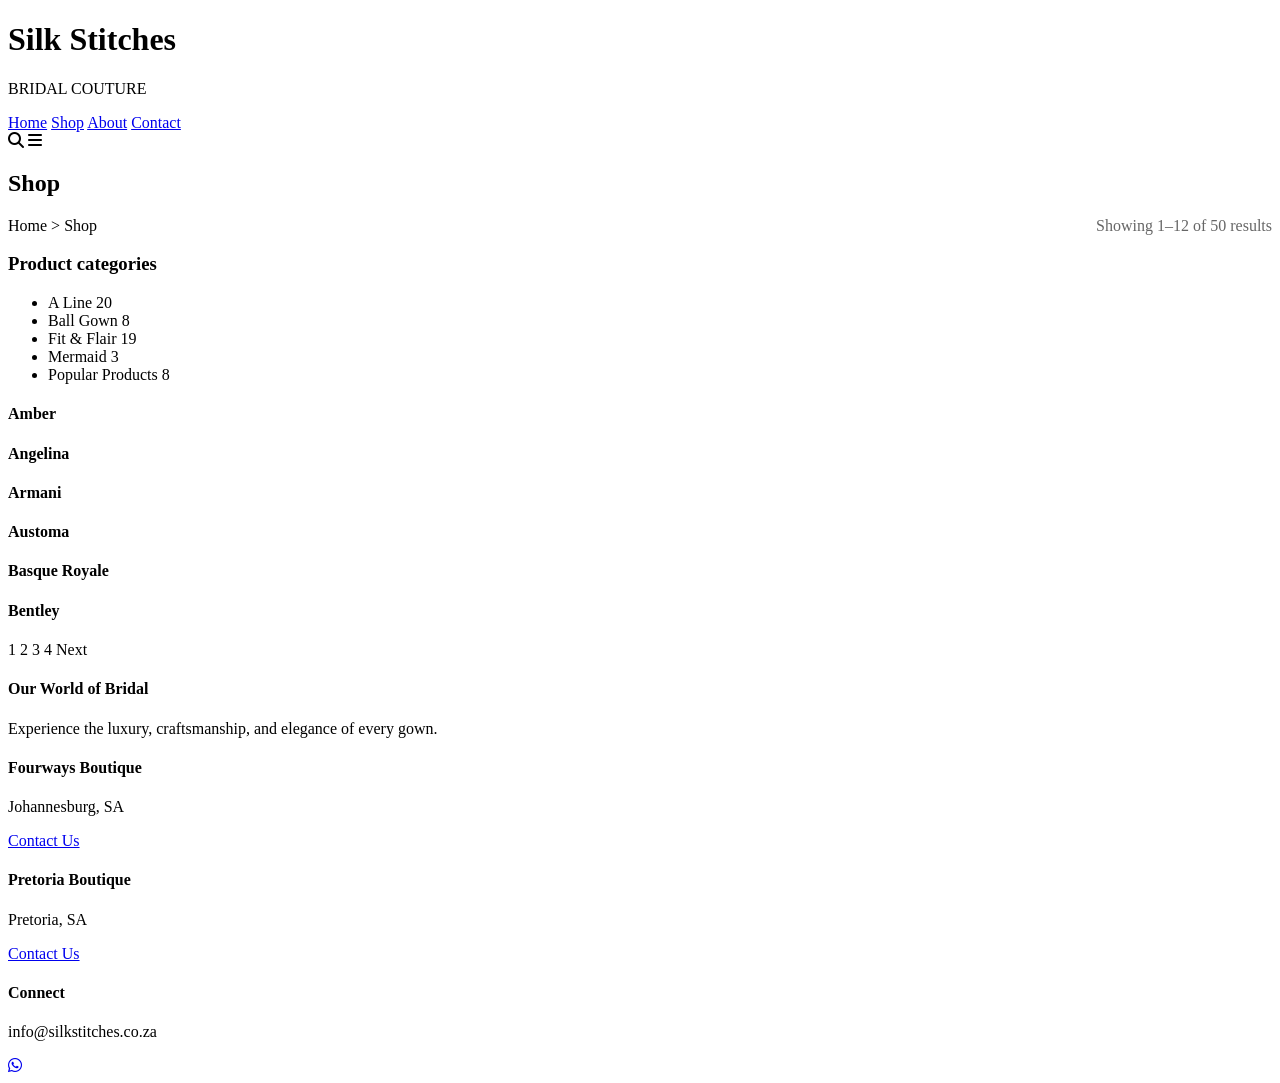
==== pages/exclusives.html @ 53648c46 "Add files via upload" ====
<!DOCTYPE html>
<html lang="en">
<head>
    <meta charset="UTF-8">
    <meta name="viewport" content="width=device-width, initial-scale=1.0">
    <meta http-equiv="X-UA-Compatible" content="ie=edge">
    <meta http-equiv="Content-Security-Policy" content="upgrade-insecure-requests">
    <title>Silk Stitches Bridal Couture | Shop</title>
    <link rel="stylesheet" href="styles.css">
    <link rel="stylesheet" href="https://cdnjs.cloudflare.com/ajax/libs/font-awesome/6.4.0/css/all.min.css">
</head>
<body>

    <!-- Header -->
    <header class="navbar">
        <div class="logo">
            <h1>Silk Stitches</h1>
            <p>BRIDAL COUTURE</p>
        </div>
        <nav class="nav-links" id="navLinks">
            <a href="index.html">Home</a>
            <a href="shop.html" class="active">Shop</a>
            <a href="#">About</a>
            <a href="#">Contact</a>
        </nav>
        <div class="nav-icons">
            <i class="fas fa-search"></i>
            <i class="fas fa-bars" id="menuToggle"></i>
        </div>
    </header>

    <div class="shop-header section-container">
        <h2>Shop</h2>
        <p class="breadcrumbs">Home &gt; Shop <span style="float: right; color:#666;">Showing 1–12 of 50 results</span></p>
    </div>

    <!-- Shop Layout (Sidebar + Grid) -->
    <div class="shop-container section-container">
        <!-- Sidebar Filters -->
        <aside class="sidebar">
            <h3>Product categories</h3>
            <ul class="categories-list">
                <li><span>A Line</span> <span class="count">20</span></li>
                <li><span>Ball Gown</span> <span class="count">8</span></li>
                <li><span>Fit & Flair</span> <span class="count">19</span></li>
                <li><span>Mermaid</span> <span class="count">3</span></li>
                <li><span>Popular Products</span> <span class="count">8</span></li>
            </ul>
        </aside>

        <!-- Product Grid -->
        <main class="shop-main">
            <div class="grid-3">
                <div class="product-card">
                    <div class="img-placeholder tall" style="background-image: url('https://images.unsplash.com/photo-1594552072238-b8a33785b261?auto=format&fit=crop&q=80&w=400');"></div>
                    <h4>Amber</h4>
                </div>
                <div class="product-card">
                    <div class="img-placeholder tall" style="background-image: url('https://images.unsplash.com/photo-1546808220-0bc4f711f965?auto=format&fit=crop&q=80&w=400');"></div>
                    <h4>Angelina</h4>
                </div>
                <div class="product-card">
                    <div class="img-placeholder tall" style="background-image: url('https://images.unsplash.com/photo-1591555200985-ac555893f9c8?auto=format&fit=crop&q=80&w=400');"></div>
                    <h4>Armani</h4>
                </div>
                <div class="product-card">
                    <div class="img-placeholder tall" style="background-image: url('https://images.unsplash.com/photo-1583939003579-730e3918a45a?auto=format&fit=crop&q=80&w=400');"></div>
                    <h4>Austoma</h4>
                </div>
                <div class="product-card">
                    <div class="img-placeholder tall" style="background-image: url('https://images.unsplash.com/photo-1566737236500-c8ac43014a67?auto=format&fit=crop&q=80&w=400');"></div>
                    <h4>Basque Royale</h4>
                </div>
                <div class="product-card">
                    <div class="img-placeholder tall" style="background-image: url('https://images.unsplash.com/photo-1595777457583-95e059d581b8?auto=format&fit=crop&q=80&w=400');"></div>
                    <h4>Bentley</h4>
                </div>
            </div>

            <!-- Pagination -->
            <div class="pagination">
                <span class="page-num active">1</span>
                <span class="page-num">2</span>
                <span class="page-num">3</span>
                <span class="page-num">4</span>
                <span class="page-num">Next</span>
            </div>
        </main>
    </div>

    <!-- Footer -->
    <footer>
        <div class="footer-grid">
            <div>
                <h4>Our World of Bridal</h4>
                <p>Experience the luxury, craftsmanship, and elegance of every gown.</p>
            </div>
            <div>
                <h4>Fourways Boutique</h4>
                <p>Johannesburg, SA</p>
                <a href="#" class="footer-link">Contact Us</a>
            </div>
            <div>
                <h4>Pretoria Boutique</h4>
                <p>Pretoria, SA</p>
                <a href="#" class="footer-link">Contact Us</a>
            </div>
            <div>
                <h4>Connect</h4>
                <p>info@silkstitches.co.za</p>
            </div>
        </div>
    </footer>

    <!-- WhatsApp Floating Button -->
    <a href="https://wa.me/YOUR_PHONE_NUMBER" class="whatsapp-float" target="_blank" rel="noopener noreferrer">
        <i class="fab fa-whatsapp"></i>
    </a>

    <script src="script.js"></script>
</body>
</html>
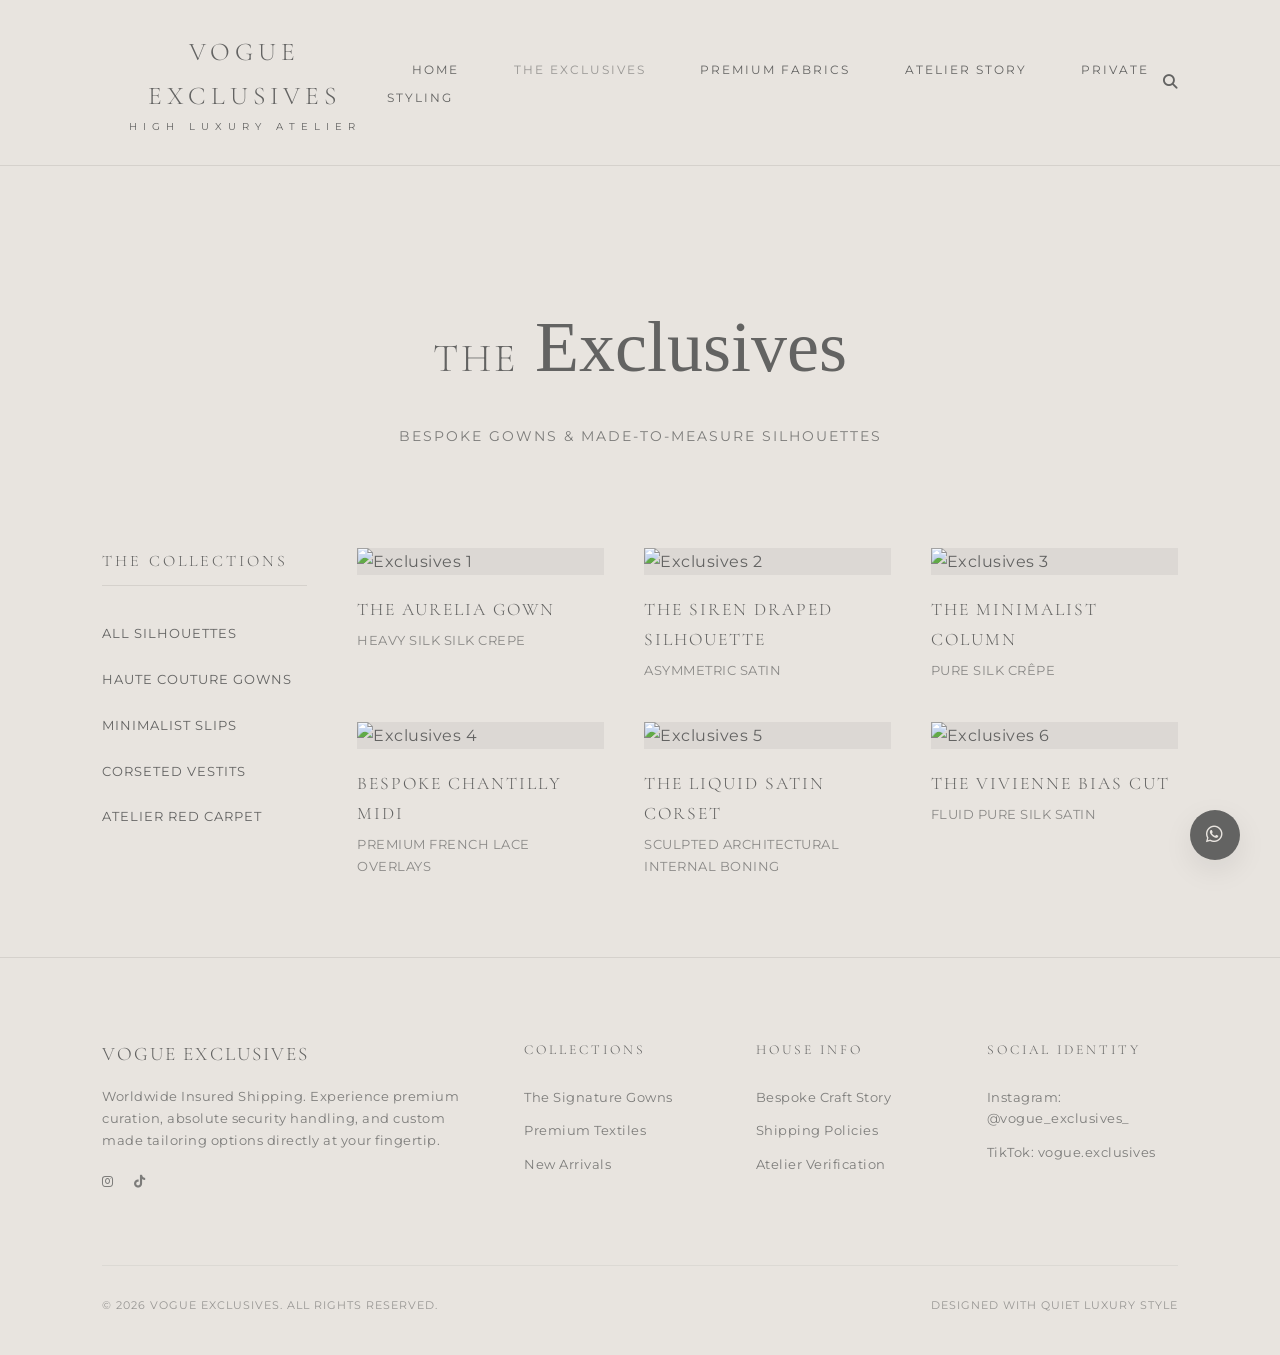
==== commit 5d0339c5: "Update exclusives.html" ====
--- a/pages/exclusives.html
+++ b/pages/exclusives.html
@@ -5,118 +5,137 @@
     <meta name="viewport" content="width=device-width, initial-scale=1.0">
     <meta http-equiv="X-UA-Compatible" content="ie=edge">
     <meta http-equiv="Content-Security-Policy" content="upgrade-insecure-requests">
-    <title>Silk Stitches Bridal Couture | Shop</title>
-    <link rel="stylesheet" href="styles.css">
+    <title>The Exclusives | Vogue Exclusives Haute Couture</title>
+    <link rel="stylesheet" href="../css/styles.css">
     <link rel="stylesheet" href="https://cdnjs.cloudflare.com/ajax/libs/font-awesome/6.4.0/css/all.min.css">
 </head>
 <body>
 
-    <!-- Header -->
     <header class="navbar">
-        <div class="logo">
-            <h1>Silk Stitches</h1>
-            <p>BRIDAL COUTURE</p>
+        <div class="nav-utilities">
+            <i class="fas fa-bars" id="menuToggle"></i>
         </div>
-        <nav class="nav-links" id="navLinks">
-            <a href="index.html">Home</a>
-            <a href="shop.html" class="active">Shop</a>
-            <a href="#">About</a>
-            <a href="#">Contact</a>
+        <a href="../index.html" class="brand-logo">
+            <h1>Vogue Exclusives</h1>
+            <p>High Luxury Atelier</p>
+        </a>
+        <nav class="nav-menu" id="navLinks">
+            <a href="../index.html">Home</a>
+            <a href="exclusives.html" class="active">The Exclusives</a>
+            <a href="fabrics.html">Premium Fabrics</a>
+            <a href="#">Atelier Story</a>
+            <a href="#">Private Styling</a>
         </nav>
-        <div class="nav-icons">
+        <div class="nav-utilities">
             <i class="fas fa-search"></i>
-            <i class="fas fa-bars" id="menuToggle"></i>
         </div>
     </header>
 
-    <div class="shop-header section-container">
-        <h2>Shop</h2>
-        <p class="breadcrumbs">Home &gt; Shop <span style="float: right; color:#666;">Showing 1–12 of 50 results</span></p>
+    <div class="section-padding container-wide" style="padding-bottom: 40px;">
+        <div class="text-center">
+            <h2 class="editorial-title">The <span class="script-accent">Exclusives</span></h2>
+            <p class="editorial-subtitle">Bespoke Gowns & Made-to-Measure Silhouettes</p>
+        </div>
     </div>
 
-    <!-- Shop Layout (Sidebar + Grid) -->
-    <div class="shop-container section-container">
-        <!-- Sidebar Filters -->
-        <aside class="sidebar">
-            <h3>Product categories</h3>
-            <ul class="categories-list">
-                <li><span>A Line</span> <span class="count">20</span></li>
-                <li><span>Ball Gown</span> <span class="count">8</span></li>
-                <li><span>Fit & Flair</span> <span class="count">19</span></li>
-                <li><span>Mermaid</span> <span class="count">3</span></li>
-                <li><span>Popular Products</span> <span class="count">8</span></li>
+    <main class="section-padding container-wide catalog-layout" style="padding-top: 0;">
+        <aside class="catalog-sidebar">
+            <h3 class="sidebar-title">The Collections</h3>
+            <ul class="filter-links">
+                <li>All Silhouettes</li>
+                <li>Haute Couture Gowns</li>
+                <li>Minimalist Slips</li>
+                <li>Corseted Vestits</li>
+                <li>Atelier Red Carpet</li>
             </ul>
         </aside>
 
-        <!-- Product Grid -->
-        <main class="shop-main">
-            <div class="grid-3">
-                <div class="product-card">
-                    <div class="img-placeholder tall" style="background-image: url('https://images.unsplash.com/photo-1594552072238-b8a33785b261?auto=format&fit=crop&q=80&w=400');"></div>
-                    <h4>Amber</h4>
+        <section class="catalog-main">
+            <div class="editorial-grid-3">
+                <div class="lookcard">
+                    <div class="lookcard-img-wrapper">
+                        <img class="lookcard-img" src="https://images.unsplash.com/photo-1595777457583-95e059d581b8?auto=format&fit=crop&q=80&w=600" alt="Exclusives 1">
+                    </div>
+                    <h4>The Aurelia Gown</h4>
+                    <p>Heavy Silk Silk Crepe</p>
                 </div>
-                <div class="product-card">
-                    <div class="img-placeholder tall" style="background-image: url('https://images.unsplash.com/photo-1546808220-0bc4f711f965?auto=format&fit=crop&q=80&w=400');"></div>
-                    <h4>Angelina</h4>
+                <div class="lookcard">
+                    <div class="lookcard-img-wrapper">
+                        <img class="lookcard-img" src="https://images.unsplash.com/photo-1566737236500-c8ac43014a67?auto=format&fit=crop&q=80&w=600" alt="Exclusives 2">
+                    </div>
+                    <h4>The Siren Draped Silhouette</h4>
+                    <p>Asymmetric Satin</p>
                 </div>
-                <div class="product-card">
-                    <div class="img-placeholder tall" style="background-image: url('https://images.unsplash.com/photo-1591555200985-ac555893f9c8?auto=format&fit=crop&q=80&w=400');"></div>
-                    <h4>Armani</h4>
+                <div class="lookcard">
+                    <div class="lookcard-img-wrapper">
+                        <img class="lookcard-img" src="https://images.unsplash.com/photo-1591555200985-ac555893f9c8?auto=format&fit=crop&q=80&w=600" alt="Exclusives 3">
+                    </div>
+                    <h4>The Minimalist Column</h4>
+                    <p>Pure Silk Crêpe</p>
                 </div>
-                <div class="product-card">
-                    <div class="img-placeholder tall" style="background-image: url('https://images.unsplash.com/photo-1583939003579-730e3918a45a?auto=format&fit=crop&q=80&w=400');"></div>
-                    <h4>Austoma</h4>
+                <div class="lookcard">
+                    <div class="lookcard-img-wrapper">
+                        <img class="lookcard-img" src="https://images.unsplash.com/photo-1583939003579-730e3918a45a?auto=format&fit=crop&q=80&w=600" alt="Exclusives 4">
+                    </div>
+                    <h4>Bespoke Chantilly Midi</h4>
+                    <p>Premium French Lace Overlays</p>
                 </div>
-                <div class="product-card">
-                    <div class="img-placeholder tall" style="background-image: url('https://images.unsplash.com/photo-1566737236500-c8ac43014a67?auto=format&fit=crop&q=80&w=400');"></div>
-                    <h4>Basque Royale</h4>
+                <div class="lookcard">
+                    <div class="lookcard-img-wrapper">
+                        <img class="lookcard-img" src="https://images.unsplash.com/photo-1594552072238-b8a33785b261?auto=format&fit=crop&q=80&w=600" alt="Exclusives 5">
+                    </div>
+                    <h4>The Liquid Satin Corset</h4>
+                    <p>Sculpted Architectural Internal boning</p>
                 </div>
-                <div class="product-card">
-                    <div class="img-placeholder tall" style="background-image: url('https://images.unsplash.com/photo-1595777457583-95e059d581b8?auto=format&fit=crop&q=80&w=400');"></div>
-                    <h4>Bentley</h4>
+                <div class="lookcard">
+                    <div class="lookcard-img-wrapper">
+                        <img class="lookcard-img" src="https://images.unsplash.com/photo-1544005313-94ddf0286df2?auto=format&fit=crop&q=80&w=600" alt="Exclusives 6">
+                    </div>
+                    <h4>The Vivienne Bias Cut</h4>
+                    <p>Fluid Pure Silk Satin</p>
                 </div>
             </div>
+        </section>
+    </main>
 
-            <!-- Pagination -->
-            <div class="pagination">
-                <span class="page-num active">1</span>
-                <span class="page-num">2</span>
-                <span class="page-num">3</span>
-                <span class="page-num">4</span>
-                <span class="page-num">Next</span>
+    <footer class="luxury-footer">
+        <div class="footer-columns container-wide">
+            <div class="footer-col">
+                <h4 style="font-family: var(--font-serif); font-size:1.2rem; letter-spacing:2px; margin-bottom:15px;">VOGUE EXCLUSIVES</h4>
+                <p>Worldwide Insured Shipping. Experience premium curation, absolute security handling, and custom made tailoring options directly at your fingertip.</p>
+                <div class="social-tray">
+                    <a href="https://instagram.com/vogue_exclusives_" target="_blank" rel="noopener noreferrer"><i class="fab fa-instagram"></i></a>
+                    <a href="https://tiktok.com/@vogue.exclusives" target="_blank" rel="noopener noreferrer"><i class="fab fa-tiktok"></i></a>
+                </div>
             </div>
-        </main>
-    </div>
-
-    <!-- Footer -->
-    <footer>
-        <div class="footer-grid">
-            <div>
-                <h4>Our World of Bridal</h4>
-                <p>Experience the luxury, craftsmanship, and elegance of every gown.</p>
+            <div class="footer-col">
+                <h4>Collections</h4>
+                <a href="exclusives.html">The Signature Gowns</a>
+                <a href="fabrics.html">Premium Textiles</a>
+                <a href="exclusives.html">New Arrivals</a>
             </div>
-            <div>
-                <h4>Fourways Boutique</h4>
-                <p>Johannesburg, SA</p>
-                <a href="#" class="footer-link">Contact Us</a>
+            <div class="footer-col">
+                <h4>House Info</h4>
+                <a href="#">Bespoke Craft Story</a>
+                <a href="#">Shipping Policies</a>
+                <a href="#">Atelier Verification</a>
             </div>
-            <div>
-                <h4>Pretoria Boutique</h4>
-                <p>Pretoria, SA</p>
-                <a href="#" class="footer-link">Contact Us</a>
+            <div class="footer-col">
+                <h4>Social Identity</h4>
+                <p>Instagram: @vogue_exclusives_</p>
+                <p>TikTok: vogue.exclusives</p>
             </div>
-            <div>
-                <h4>Connect</h4>
-                <p>info@silkstitches.co.za</p>
-            </div>
+        </div>
+        <div class="footer-bottom container-wide">
+            <p>&copy; 2026 Vogue Exclusives. All Rights Reserved.</p>
+            <p>Designed with Quiet Luxury Style</p>
         </div>
     </footer>
 
-    <!-- WhatsApp Floating Button -->
-    <a href="https://wa.me/YOUR_PHONE_NUMBER" class="whatsapp-float" target="_blank" rel="noopener noreferrer">
+    <a href="https://l.instagram.com/?u=https%3A%2F%2Fwa.me%2F2348035539993%3Futm_source%3Dig%26utm_medium%3Dsocial%26utm_content%3Dlink_in_bio%26fbclid%3DPAZXh0bgNhZW0CMTEAc3J0YwZhcHBfaWQPOTM2NjE5NzQzMzkyNDU5AAGnSfQRf_4tBF_LUQkZhpJ-bGmvBAQBtivBNpBnvpqnyNkEb3_8_NqRo4ay5EE_aem_XHIzNRrnPos1tq-qvAAy7g&e=AUD0-Zaj7xuUyHjQBNwHqEl4gcLeiFmUZu-IYnrfm2qosSNKA6oog29Q9am-6FnYPsBQgxM2XN1JrPLmBi1OFDpB-bcEdSoxmOetlg4yo-_HzcXGsTtP3PqD4QXI4QXPczek7vE" class="whatsapp-luxury-float" target="_blank" rel="noopener noreferrer">
         <i class="fab fa-whatsapp"></i>
     </a>
 
-    <script src="script.js"></script>
+    <script src="../js/script.js"></script>
 </body>
 </html>
--- a/css/styles.css
+++ b/css/styles.css
@@ -0,0 +1,540 @@
+/* Import Luxury Typography */
+@import url('https://fonts.googleapis.com/css2?family=Cormorant+Garamond:ital,wght@0,300;0,400;0,500;1,300&family=Montserrat:wght@200;300;400;500&family=Monsieur+La+Doulaise&display=swap');
+
+/* Style Resets */
+* {
+    margin: 0;
+    padding: 0;
+    box-sizing: border-box;
+}
+
+:root {
+    --bg-color: #e8e4df;
+    --primary-color: #636362;
+    --border-color: rgba(99, 99, 98, 0.15);
+    --font-serif: 'Cormorant Garamond', serif;
+    --font-sans: 'Montserrat', sans-serif;
+    --font-script: 'Monsieur La Doulaise', cursive;
+}
+
+body {
+    background-color: var(--bg-color);
+    color: var(--primary-color);
+    font-family: var(--font-sans);
+    letter-spacing: 0.5px;
+    overflow-x: hidden;
+    line-height: 1.7;
+}
+
+/* Typography Accents */
+h1, h2, h3, h4 {
+    font-family: var(--font-serif);
+    font-weight: 300;
+    text-transform: uppercase;
+    letter-spacing: 3px;
+}
+
+.script-accent {
+    font-family: var(--font-script);
+    text-transform: none !important;
+    font-size: 1.8em;
+    letter-spacing: 0;
+    display: inline-block;
+    padding-left: 5px;
+    font-weight: 400;
+}
+
+/* Global Layout Utilities */
+.section-padding {
+    padding: 120px 8% 80px 8%;
+}
+
+.container-wide {
+    max-width: 1600px;
+    margin: 0 auto;
+}
+
+.text-center {
+    text-align: center;
+}
+
+.editorial-title {
+    font-size: 2.5rem;
+    margin-bottom: 15px;
+}
+
+.editorial-subtitle {
+    font-size: 0.9rem;
+    text-transform: uppercase;
+    letter-spacing: 2px;
+    margin-bottom: 60px;
+    opacity: 0.8;
+}
+
+/* Interactive Components */
+.btn-luxury {
+    display: inline-block;
+    padding: 14px 35px;
+    border: 1px solid var(--primary-color);
+    color: var(--primary-color);
+    text-decoration: none;
+    font-size: 0.75rem;
+    text-transform: uppercase;
+    letter-spacing: 3px;
+    transition: all 0.4s ease;
+    background: transparent;
+    cursor: pointer;
+}
+
+.btn-luxury:hover {
+    background-color: var(--primary-color);
+    color: var(--bg-color);
+}
+
+.btn-luxury-white {
+    display: inline-block;
+    padding: 14px 35px;
+    border: 1px solid #ffffff;
+    color: #ffffff;
+    text-decoration: none;
+    font-size: 0.75rem;
+    text-transform: uppercase;
+    letter-spacing: 3px;
+    transition: all 0.4s ease;
+    background: transparent;
+}
+
+.btn-luxury-white:hover {
+    background-color: #ffffff;
+    color: var(--primary-color);
+}
+
+/* Navigation System */
+.navbar {
+    display: flex;
+    justify-content: space-between;
+    align-items: center;
+    padding: 30px 8%;
+    background-color: var(--bg-color);
+    position: sticky;
+    top: 0;
+    z-index: 1000;
+    border-bottom: 1px solid var(--border-color);
+}
+
+.brand-logo {
+    text-align: center;
+    text-decoration: none;
+    color: var(--primary-color);
+}
+
+.brand-logo h1 {
+    font-size: 1.6rem;
+    letter-spacing: 5px;
+}
+
+.brand-logo p {
+    font-size: 0.6rem;
+    letter-spacing: 6px;
+    text-transform: uppercase;
+    margin-top: 2px;
+}
+
+.nav-menu a {
+    text-decoration: none;
+    color: var(--primary-color);
+    margin: 0 25px;
+    font-size: 0.75rem;
+    text-transform: uppercase;
+    letter-spacing: 2px;
+    transition: opacity 0.3s;
+}
+
+.nav-menu a:hover, .nav-menu a.active {
+    opacity: 0.6;
+}
+
+.nav-utilities {
+    display: flex;
+    gap: 20px;
+    font-size: 0.9rem;
+}
+
+.nav-utilities i {
+    cursor: pointer;
+}
+
+#menuToggle {
+    display: none;
+}
+
+/* Full-bleed Video Hero Layout */
+.hero-video-container {
+    height: 90vh;
+    position: relative;
+    overflow: hidden;
+    display: flex;
+    align-items: center;
+    padding-left: 8%;
+}
+
+.bg-video {
+    position: absolute;
+    top: 50%;
+    left: 50%;
+    min-width: 100%;
+    min-height: 100%;
+    width: auto;
+    height: auto;
+    transform: translate(-50%, -50%);
+    object-fit: cover;
+    z-index: 1;
+}
+
+.video-scrim {
+    position: absolute;
+    top: 0;
+    left: 0;
+    width: 100%;
+    height: 100%;
+    background: rgba(0, 0, 0, 0.15);
+    z-index: 2;
+}
+
+.hero-editorial-content {
+    position: relative;
+    z-index: 3;
+    max-width: 650px;
+    color: #ffffff;
+}
+
+.hero-editorial-content h2 {
+    font-size: 3.5rem;
+    line-height: 1.15;
+    text-transform: none;
+    margin-bottom: 25px;
+}
+
+.hero-editorial-content p {
+    font-size: 1rem;
+    font-weight: 200;
+    margin-bottom: 40px;
+    opacity: 0.9;
+}
+
+.hero-actions {
+    display: flex;
+    gap: 20px;
+}
+
+/* Grids & Cards */
+.editorial-grid-4 {
+    display: grid;
+    grid-template-columns: repeat(4, 1fr);
+    gap: 24px;
+}
+
+.editorial-grid-3 {
+    display: grid;
+    grid-template-columns: repeat(3, 1fr);
+    gap: 40px;
+}
+
+.lookcard {
+    text-decoration: none;
+    color: var(--primary-color);
+    display: block;
+}
+
+.lookcard-img-wrapper {
+    overflow: hidden;
+    margin-bottom: 20px;
+    background-color: rgba(0,0,0,0.05);
+}
+
+.lookcard-img {
+    width: 100%;
+    height: 500px;
+    object-fit: cover;
+    filter: grayscale(15%);
+    transition: transform 0.8s cubic-bezier(0.25, 1, 0.5, 1);
+}
+
+.lookcard:hover .lookcard-img {
+    transform: scale(1.03);
+}
+
+.lookcard h4 {
+    font-size: 1.1rem;
+    letter-spacing: 2px;
+    margin-bottom: 5px;
+}
+
+.lookcard p {
+    font-size: 0.8rem;
+    text-transform: uppercase;
+    opacity: 0.7;
+}
+
+/* Split Creative Layer */
+.split-atelier {
+    display: flex;
+    background-color: rgba(99, 99, 98, 0.03);
+}
+
+.split-atelier-left {
+    width: 50%;
+    padding: 100px 8%;
+    display: flex;
+    flex-direction: column;
+    justify-content: center;
+}
+
+.split-atelier-left h3 {
+    font-size: 2.2rem;
+    margin-bottom: 25px;
+}
+
+.split-atelier-left p {
+    font-size: 0.95rem;
+    margin-bottom: 40px;
+    opacity: 0.85;
+}
+
+.split-atelier-right {
+    width: 50%;
+    height: 650px;
+    background-size: cover;
+    background-position: center;
+}
+
+/* Testimonial Spaces */
+.testimonial-carousel {
+    background-color: var(--bg-color);
+    border-top: 1px solid var(--border-color);
+    border-bottom: 1px solid var(--border-color);
+}
+
+.testimonial-inner {
+    max-width: 800px;
+    margin: 0 auto;
+}
+
+.testimonial-quote {
+    font-family: var(--font-serif);
+    font-style: italic;
+    font-size: 1.8rem;
+    line-height: 1.5;
+    margin-bottom: 25px;
+}
+
+.testimonial-author {
+    font-size: 0.75rem;
+    text-transform: uppercase;
+    letter-spacing: 3px;
+}
+
+/* Lookbook Gallery Grid */
+.lookbook-masonry {
+    display: grid;
+    grid-template-columns: repeat(4, 1fr);
+    gap: 15px;
+}
+
+.masonry-item {
+    height: 400px;
+    background-size: cover;
+    background-position: center;
+    filter: grayscale(20%);
+    transition: filter 0.5s;
+}
+
+.masonry-item:hover {
+    filter: grayscale(0%);
+}
+
+.masonry-tall {
+    grid-row: span 2;
+    height: 815px;
+}
+
+/* Newsletter Input Suite */
+.newsletter-box {
+    max-width: 550px;
+    margin: 0 auto;
+}
+
+.newsletter-form {
+    display: flex;
+    margin-top: 30px;
+    border-bottom: 1px solid var(--primary-color);
+}
+
+.newsletter-input {
+    flex-grow: 1;
+    background: transparent;
+    border: none;
+    padding: 15px 0;
+    color: var(--primary-color);
+    font-family: var(--font-sans);
+    font-size: 0.85rem;
+}
+
+.newsletter-input:focus {
+    outline: none;
+}
+
+.newsletter-submit {
+    background: transparent;
+    border: none;
+    color: var(--primary-color);
+    text-transform: uppercase;
+    letter-spacing: 2px;
+    font-size: 0.75rem;
+    cursor: pointer;
+}
+
+/* Unified Catalog Layouts */
+.catalog-layout {
+    display: flex;
+    gap: 50px;
+}
+
+.catalog-sidebar {
+    width: 20%;
+}
+
+.catalog-main {
+    width: 80%;
+}
+
+.sidebar-title {
+    font-size: 1rem;
+    margin-bottom: 25px;
+    border-bottom: 1px solid var(--border-color);
+    padding-bottom: 10px;
+}
+
+.filter-links {
+    list-style: none;
+}
+
+.filter-links li {
+    padding: 12px 0;
+    font-size: 0.8rem;
+    text-transform: uppercase;
+    letter-spacing: 1px;
+    cursor: pointer;
+    transition: opacity 0.3s;
+}
+
+.filter-links li:hover {
+    opacity: 0.5;
+}
+
+/* Floating Utility System */
+.whatsapp-luxury-float {
+    position: fixed;
+    bottom: 40px;
+    right: 40px;
+    width: 50px;
+    height: 50px;
+    background-color: var(--primary-color);
+    color: var(--bg-color);
+    border-radius: 50%;
+    display: flex;
+    justify-content: center;
+    align-items: center;
+    font-size: 1.2rem;
+    box-shadow: 0 10px 30px rgba(0,0,0,0.08);
+    z-index: 999;
+    text-decoration: none;
+    transition: transform 0.3s ease;
+}
+
+.whatsapp-luxury-float:hover {
+    transform: translateY(-5px);
+}
+
+/* Editorial Footer */
+.luxury-footer {
+    border-top: 1px solid var(--border-color);
+    padding: 80px 8% 40px 8%;
+}
+
+.footer-columns {
+    display: grid;
+    grid-template-columns: 2fr repeat(3, 1fr);
+    gap: 40px;
+    margin-bottom: 60px;
+}
+
+.footer-col h4 {
+    font-size: 0.85rem;
+    margin-bottom: 25px;
+}
+
+.footer-col p, .footer-col a {
+    font-size: 0.8rem;
+    color: var(--primary-color);
+    text-decoration: none;
+    opacity: 0.8;
+    display: block;
+    margin-bottom: 12px;
+}
+
+.footer-col a:hover {
+    opacity: 1;
+}
+
+.social-tray {
+    display: flex;
+    gap: 20px;
+    margin-top: 20px;
+    font-size: 1.1rem;
+}
+
+.social-tray a {
+    color: var(--primary-color);
+}
+
+.footer-bottom {
+    border-top: 1px solid var(--border-color);
+    padding-top: 30px;
+    display: flex;
+    justify-content: space-between;
+    font-size: 0.7rem;
+    text-transform: uppercase;
+    letter-spacing: 1px;
+    opacity: 0.6;
+}
+
+/* Responsive Adaptive Layer */
+@media (max-width: 1024px) {
+    .editorial-grid-4, .editorial-grid-3, .lookbook-masonry { grid-template-columns: repeat(2, 1fr); }
+    .masonry-tall { height: 400px; grid-row: auto; }
+    .split-atelier { flex-direction: column; }
+    .split-atelier-left, .split-atelier-right { width: 100%; }
+    .catalog-layout { flex-direction: column; }
+    .catalog-sidebar, .catalog-main { width: 100%; }
+    .footer-columns { grid-template-columns: repeat(2, 1fr); }
+}
+
+@media (max-width: 768px) {
+    #menuToggle { display: inline-block; }
+    .nav-menu {
+        display: none;
+        position: absolute;
+        top: 90px; left: 0; width: 100%;
+        background-color: var(--bg-color);
+        flex-direction: column;
+        padding: 40px 0;
+        text-align: center;
+        border-bottom: 1px solid var(--border-color);
+    }
+    .nav-menu.active { display: flex; }
+    .nav-menu a { margin: 15px 0; display: block; }
+    .editorial-grid-4, .editorial-grid-3, .lookbook-masonry, .footer-columns { grid-template-columns: 1fr; }
+    .hero-editorial-content h2 { font-size: 2.2rem; }
+    .hero-actions { flex-direction: column; }
+}
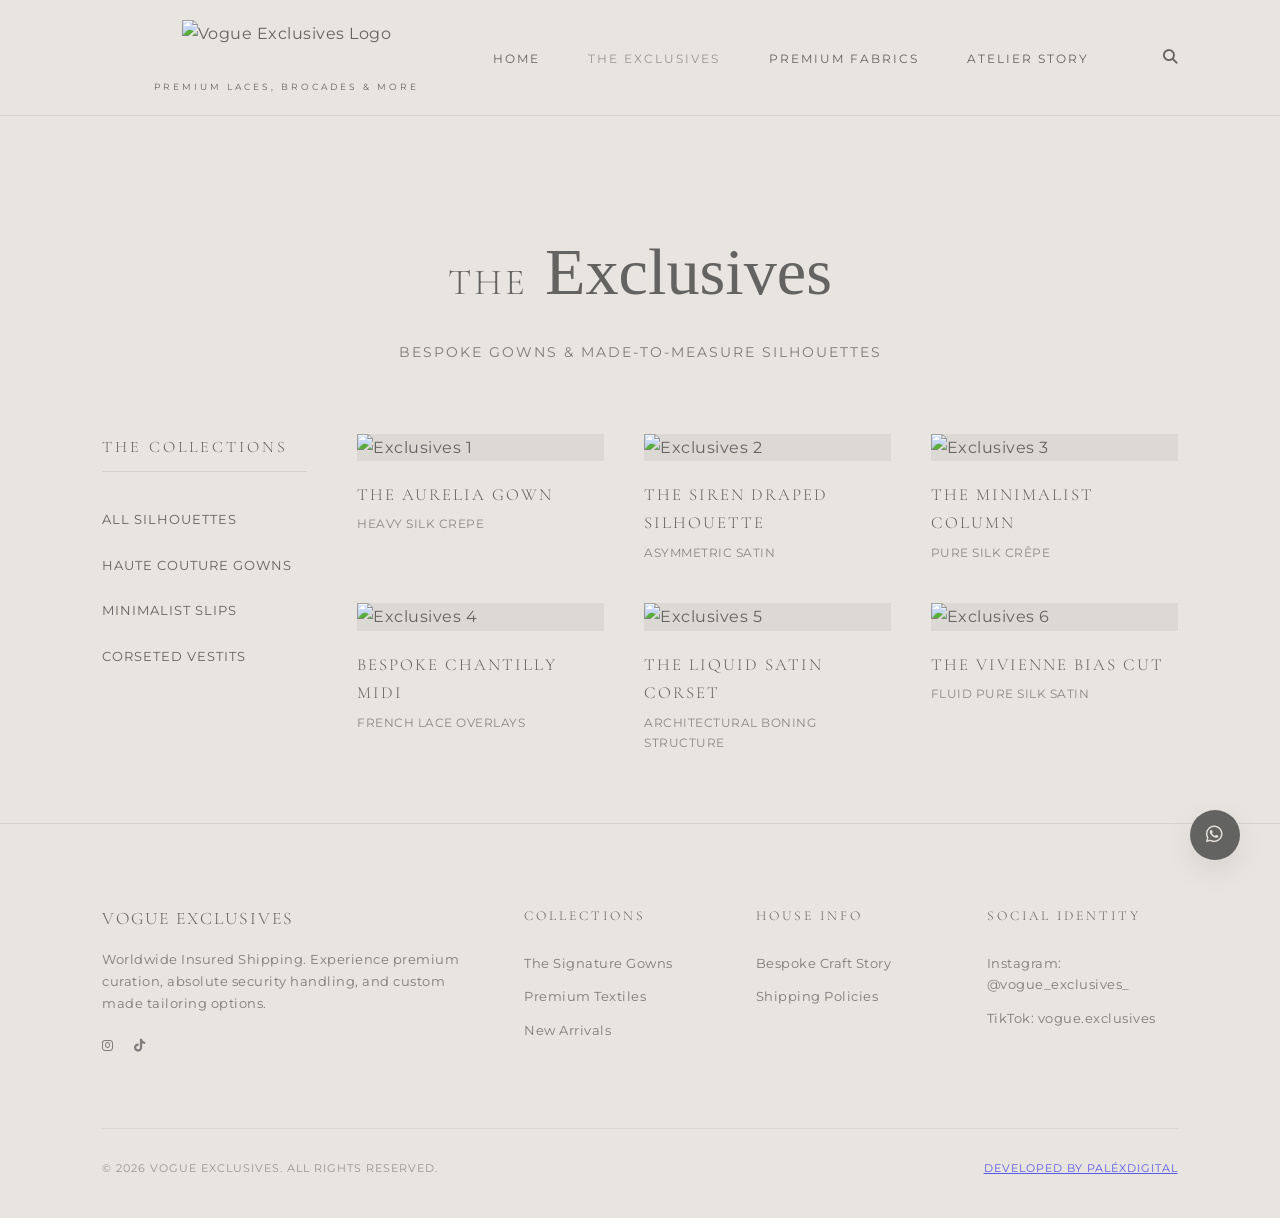
==== commit 70d23e93: "Update exclusives.html" ====
--- a/pages/exclusives.html
+++ b/pages/exclusives.html
@@ -5,7 +5,7 @@
     <meta name="viewport" content="width=device-width, initial-scale=1.0">
     <meta http-equiv="X-UA-Compatible" content="ie=edge">
     <meta http-equiv="Content-Security-Policy" content="upgrade-insecure-requests">
-    <title>The Exclusives | Vogue Exclusives Haute Couture</title>
+    <title>The Exclusives | Vogue Exclusives</title>
     <link rel="stylesheet" href="../css/styles.css">
     <link rel="stylesheet" href="https://cdnjs.cloudflare.com/ajax/libs/font-awesome/6.4.0/css/all.min.css">
 </head>
@@ -15,23 +15,22 @@
         <div class="nav-utilities">
             <i class="fas fa-bars" id="menuToggle"></i>
         </div>
-        <a href="../index.html" class="brand-logo">
-            <h1>Vogue Exclusives</h1>
-            <p>High Luxury Atelier</p>
+        <a href="../index.html" class="brand-logo-container">
+            <img src="https://img.sanishtech.com/u/e59a08641b348958cd9bf3e0f7a117a9.jpg" alt="Vogue Exclusives Logo" class="brand-logo-img">
+            <p>Premium Laces, Brocades & More</p>
         </a>
         <nav class="nav-menu" id="navLinks">
             <a href="../index.html">Home</a>
             <a href="exclusives.html" class="active">The Exclusives</a>
             <a href="fabrics.html">Premium Fabrics</a>
             <a href="#">Atelier Story</a>
-            <a href="#">Private Styling</a>
         </nav>
         <div class="nav-utilities">
             <i class="fas fa-search"></i>
         </div>
     </header>
 
-    <div class="section-padding container-wide" style="padding-bottom: 40px;">
+    <div class="section-padding container-wide" style="padding-bottom: 20px;">
         <div class="text-center">
             <h2 class="editorial-title">The <span class="script-accent">Exclusives</span></h2>
             <p class="editorial-subtitle">Bespoke Gowns & Made-to-Measure Silhouettes</p>
@@ -46,7 +45,6 @@
                 <li>Haute Couture Gowns</li>
                 <li>Minimalist Slips</li>
                 <li>Corseted Vestits</li>
-                <li>Atelier Red Carpet</li>
             </ul>
         </aside>
 
@@ -57,7 +55,7 @@
                         <img class="lookcard-img" src="https://images.unsplash.com/photo-1595777457583-95e059d581b8?auto=format&fit=crop&q=80&w=600" alt="Exclusives 1">
                     </div>
                     <h4>The Aurelia Gown</h4>
-                    <p>Heavy Silk Silk Crepe</p>
+                    <p>Heavy Silk Crepe</p>
                 </div>
                 <div class="lookcard">
                     <div class="lookcard-img-wrapper">
@@ -68,7 +66,7 @@
                 </div>
                 <div class="lookcard">
                     <div class="lookcard-img-wrapper">
-                        <img class="lookcard-img" src="https://images.unsplash.com/photo-1591555200985-ac555893f9c8?auto=format&fit=crop&q=80&w=600" alt="Exclusives 3">
+                        <img class="lookcard-img" src="https://images.unsplash.com/photo-1515886657613-9f3515b0c78f?auto=format&fit=crop&q=80&w=600" alt="Exclusives 3">
                     </div>
                     <h4>The Minimalist Column</h4>
                     <p>Pure Silk Crêpe</p>
@@ -78,14 +76,14 @@
                         <img class="lookcard-img" src="https://images.unsplash.com/photo-1583939003579-730e3918a45a?auto=format&fit=crop&q=80&w=600" alt="Exclusives 4">
                     </div>
                     <h4>Bespoke Chantilly Midi</h4>
-                    <p>Premium French Lace Overlays</p>
+                    <p>French Lace Overlays</p>
                 </div>
                 <div class="lookcard">
                     <div class="lookcard-img-wrapper">
                         <img class="lookcard-img" src="https://images.unsplash.com/photo-1594552072238-b8a33785b261?auto=format&fit=crop&q=80&w=600" alt="Exclusives 5">
                     </div>
                     <h4>The Liquid Satin Corset</h4>
-                    <p>Sculpted Architectural Internal boning</p>
+                    <p>Architectural Boning Structure</p>
                 </div>
                 <div class="lookcard">
                     <div class="lookcard-img-wrapper">
@@ -101,8 +99,8 @@
     <footer class="luxury-footer">
         <div class="footer-columns container-wide">
             <div class="footer-col">
-                <h4 style="font-family: var(--font-serif); font-size:1.2rem; letter-spacing:2px; margin-bottom:15px;">VOGUE EXCLUSIVES</h4>
-                <p>Worldwide Insured Shipping. Experience premium curation, absolute security handling, and custom made tailoring options directly at your fingertip.</p>
+                <h4 style="font-family: var(--font-serif); font-size:1.1rem; letter-spacing:2px; margin-bottom:15px;">VOGUE EXCLUSIVES</h4>
+                <p>Worldwide Insured Shipping. Experience premium curation, absolute security handling, and custom made tailoring options.</p>
                 <div class="social-tray">
                     <a href="https://instagram.com/vogue_exclusives_" target="_blank" rel="noopener noreferrer"><i class="fab fa-instagram"></i></a>
                     <a href="https://tiktok.com/@vogue.exclusives" target="_blank" rel="noopener noreferrer"><i class="fab fa-tiktok"></i></a>
@@ -118,7 +116,6 @@
                 <h4>House Info</h4>
                 <a href="#">Bespoke Craft Story</a>
                 <a href="#">Shipping Policies</a>
-                <a href="#">Atelier Verification</a>
             </div>
             <div class="footer-col">
                 <h4>Social Identity</h4>
@@ -128,7 +125,7 @@
         </div>
         <div class="footer-bottom container-wide">
             <p>&copy; 2026 Vogue Exclusives. All Rights Reserved.</p>
-            <p>Designed with Quiet Luxury Style</p>
+            <p><a href="https://palexdigital.pages.dev/" target="_blank" style="opacity: 1; text-decoration: underline; display: inline;">Developed by paléXdigital</a></p>
         </div>
     </footer>
 
--- a/css/styles.css
+++ b/css/styles.css
@@ -26,7 +26,6 @@
     line-height: 1.7;
 }
 
-/* Typography Accents */
 h1, h2, h3, h4 {
     font-family: var(--font-serif);
     font-weight: 300;
@@ -46,7 +45,7 @@
 
 /* Global Layout Utilities */
 .section-padding {
-    padding: 120px 8% 80px 8%;
+    padding: 100px 8% 70px 8%;
 }
 
 .container-wide {
@@ -59,19 +58,19 @@
 }
 
 .editorial-title {
-    font-size: 2.5rem;
-    margin-bottom: 15px;
+    font-size: 2.3rem;
+    margin-bottom: 12px;
 }
 
 .editorial-subtitle {
-    font-size: 0.9rem;
+    font-size: 0.85rem;
     text-transform: uppercase;
     letter-spacing: 2px;
-    margin-bottom: 60px;
+    margin-bottom: 50px;
     opacity: 0.8;
 }
 
-/* Interactive Components */
+/* Interactive Buttons */
 .btn-luxury {
     display: inline-block;
     padding: 14px 35px;
@@ -114,7 +113,7 @@
     display: flex;
     justify-content: space-between;
     align-items: center;
-    padding: 30px 8%;
+    padding: 20px 8%;
     background-color: var(--bg-color);
     position: sticky;
     top: 0;
@@ -122,28 +121,31 @@
     border-bottom: 1px solid var(--border-color);
 }
 
-.brand-logo {
-    text-align: center;
+.brand-logo-img {
+    height: 55px;
+    width: auto;
+    display: block;
+}
+
+.brand-logo-container {
+    display: flex;
+    flex-direction: column;
+    align-items: center;
     text-decoration: none;
     color: var(--primary-color);
 }
 
-.brand-logo h1 {
-    font-size: 1.6rem;
-    letter-spacing: 5px;
-}
-
-.brand-logo p {
-    font-size: 0.6rem;
-    letter-spacing: 6px;
-    text-transform: uppercase;
-    margin-top: 2px;
+.brand-logo-container p {
+    font-size: 0.55rem;
+    letter-spacing: 3px;
+    text-transform: uppercase;
+    margin-top: 5px;
 }
 
 .nav-menu a {
     text-decoration: none;
     color: var(--primary-color);
-    margin: 0 25px;
+    margin: 0 22px;
     font-size: 0.75rem;
     text-transform: uppercase;
     letter-spacing: 2px;
@@ -170,7 +172,7 @@
 
 /* Full-bleed Video Hero Layout */
 .hero-video-container {
-    height: 90vh;
+    height: 85vh;
     position: relative;
     overflow: hidden;
     display: flex;
@@ -197,7 +199,7 @@
     left: 0;
     width: 100%;
     height: 100%;
-    background: rgba(0, 0, 0, 0.15);
+    background: rgba(0, 0, 0, 0.2);
     z-index: 2;
 }
 
@@ -209,14 +211,14 @@
 }
 
 .hero-editorial-content h2 {
-    font-size: 3.5rem;
+    font-size: 3.2rem;
     line-height: 1.15;
     text-transform: none;
     margin-bottom: 25px;
 }
 
 .hero-editorial-content p {
-    font-size: 1rem;
+    font-size: 0.95rem;
     font-weight: 200;
     margin-bottom: 40px;
     opacity: 0.9;
@@ -228,18 +230,18 @@
 }
 
 /* Grids & Cards */
+.editorial-grid-3 {
+    display: grid;
+    grid-template-columns: repeat(3, 1fr);
+    gap: 40px;
+}
+
 .editorial-grid-4 {
     display: grid;
     grid-template-columns: repeat(4, 1fr);
     gap: 24px;
 }
 
-.editorial-grid-3 {
-    display: grid;
-    grid-template-columns: repeat(3, 1fr);
-    gap: 40px;
-}
-
 .lookcard {
     text-decoration: none;
     color: var(--primary-color);
@@ -254,24 +256,23 @@
 
 .lookcard-img {
     width: 100%;
-    height: 500px;
+    height: 480px;
     object-fit: cover;
-    filter: grayscale(15%);
     transition: transform 0.8s cubic-bezier(0.25, 1, 0.5, 1);
 }
 
 .lookcard:hover .lookcard-img {
-    transform: scale(1.03);
+    transform: scale(1.02);
 }
 
 .lookcard h4 {
-    font-size: 1.1rem;
+    font-size: 1.05rem;
     letter-spacing: 2px;
     margin-bottom: 5px;
 }
 
 .lookcard p {
-    font-size: 0.8rem;
+    font-size: 0.75rem;
     text-transform: uppercase;
     opacity: 0.7;
 }
@@ -279,36 +280,139 @@
 /* Split Creative Layer */
 .split-atelier {
     display: flex;
-    background-color: rgba(99, 99, 98, 0.03);
+    background-color: rgba(99, 99, 98, 0.02);
 }
 
 .split-atelier-left {
     width: 50%;
-    padding: 100px 8%;
+    padding: 80px 8%;
     display: flex;
     flex-direction: column;
     justify-content: center;
 }
 
 .split-atelier-left h3 {
-    font-size: 2.2rem;
-    margin-bottom: 25px;
+    font-size: 2rem;
+    margin-bottom: 20px;
 }
 
 .split-atelier-left p {
-    font-size: 0.95rem;
-    margin-bottom: 40px;
+    font-size: 0.9rem;
+    margin-bottom: 35px;
     opacity: 0.85;
 }
 
 .split-atelier-right {
     width: 50%;
-    height: 650px;
+    height: 550px;
     background-size: cover;
     background-position: center;
 }
 
-/* Testimonial Spaces */
+/* CAC Certification Layout */
+.certification-card {
+    background-color: #ffffff;
+    border: 1px solid var(--border-color);
+    box-shadow: 0 10px 40px rgba(99, 99, 98, 0.05);
+    display: flex;
+    align-items: center;
+    max-width: 1100px;
+    margin: 0 auto;
+    padding: 40px;
+    gap: 50px;
+    text-align: left;
+}
+
+.cert-preview-box {
+    flex: 1;
+    cursor: pointer;
+    overflow: hidden;
+    border: 1px solid var(--border-color);
+    position: relative;
+}
+
+.cert-preview-img {
+    width: 100%;
+    height: auto;
+    display: block;
+    transition: transform 0.4s ease;
+}
+
+.cert-preview-box:hover .cert-preview-img {
+    transform: scale(1.02);
+}
+
+.cert-info-box {
+    flex: 1.2;
+}
+
+.cert-header-row {
+    display: flex;
+    align-items: center;
+    gap: 12px;
+    margin-bottom: 15px;
+}
+
+.cert-title {
+    font-size: 1.6rem;
+    margin: 0;
+}
+
+.cert-badge-icon {
+    color: #4a7c59;
+    font-size: 1.2rem;
+}
+
+.cert-authority {
+    font-size: 0.8rem;
+    text-transform: uppercase;
+    letter-spacing: 1.5px;
+    margin-bottom: 20px;
+    opacity: 0.7;
+}
+
+.cert-desc {
+    font-size: 0.9rem;
+    margin-bottom: 30px;
+    line-height: 1.8;
+}
+
+/* Modal Popup Framework */
+.cert-modal {
+    display: none;
+    position: fixed;
+    top: 0; left: 0; width: 100%; height: 100%;
+    background-color: rgba(0, 0, 0, 0.6);
+    z-index: 2000;
+    justify-content: center;
+    align-items: center;
+    padding: 20px;
+}
+
+.cert-modal-content {
+    background-color: #ffffff;
+    max-width: 700px;
+    width: 100%;
+    position: relative;
+    box-shadow: 0 20px 50px rgba(0,0,0,0.3);
+}
+
+.cert-modal-img {
+    width: 100%;
+    height: auto;
+    display: block;
+}
+
+.cert-modal-close {
+    position: absolute;
+    top: -40px;
+    right: 0;
+    color: #ffffff;
+    font-size: 2rem;
+    cursor: pointer;
+}
+
+/* Testimonials */
 .testimonial-carousel {
     background-color: var(--bg-color);
     border-top: 1px solid var(--border-color);
@@ -323,9 +427,9 @@
 .testimonial-quote {
     font-family: var(--font-serif);
     font-style: italic;
-    font-size: 1.8rem;
+    font-size: 1.6rem;
     line-height: 1.5;
-    margin-bottom: 25px;
+    margin-bottom: 20px;
 }
 
 .testimonial-author {
@@ -342,56 +446,58 @@
 }
 
 .masonry-item {
-    height: 400px;
+    height: 380px;
     background-size: cover;
     background-position: center;
-    filter: grayscale(20%);
-    transition: filter 0.5s;
+    transition: opacity 0.4s;
 }
 
 .masonry-item:hover {
-    filter: grayscale(0%);
+    opacity: 0.9;
 }
 
 .masonry-tall {
     grid-row: span 2;
-    height: 815px;
-}
-
-/* Newsletter Input Suite */
+    height: 775px;
+}
+
+/* Newsletter Multi-field Input Suite */
 .newsletter-box {
-    max-width: 550px;
+    max-width: 500px;
     margin: 0 auto;
-}
-
-.newsletter-form {
-    display: flex;
-    margin-top: 30px;
-    border-bottom: 1px solid var(--primary-color);
-}
-
-.newsletter-input {
-    flex-grow: 1;
+    text-align: left;
+}
+
+.newsletter-box .editorial-title, .newsletter-box p {
+    text-align: center;
+}
+
+.luxury-form-group {
+    margin-top: 20px;
+}
+
+.luxury-form-group label {
+    font-size: 0.65rem;
+    text-transform: uppercase;
+    letter-spacing: 1.5px;
+    display: block;
+    margin-bottom: 5px;
+    opacity: 0.8;
+}
+
+.luxury-field {
+    width: 100%;
     background: transparent;
     border: none;
-    padding: 15px 0;
+    border-bottom: 1px solid var(--primary-color);
+    padding: 10px 0;
     color: var(--primary-color);
     font-family: var(--font-sans);
     font-size: 0.85rem;
 }
 
-.newsletter-input:focus {
+.luxury-field:focus {
     outline: none;
-}
-
-.newsletter-submit {
-    background: transparent;
-    border: none;
-    color: var(--primary-color);
-    text-transform: uppercase;
-    letter-spacing: 2px;
-    font-size: 0.75rem;
-    cursor: pointer;
 }
 
 /* Unified Catalog Layouts */
@@ -432,7 +538,7 @@
     opacity: 0.5;
 }
 
-/* Floating Utility System */
+/* Floating Utilities */
 .whatsapp-luxury-float {
     position: fixed;
     bottom: 40px;
@@ -512,9 +618,10 @@
 /* Responsive Adaptive Layer */
 @media (max-width: 1024px) {
     .editorial-grid-4, .editorial-grid-3, .lookbook-masonry { grid-template-columns: repeat(2, 1fr); }
-    .masonry-tall { height: 400px; grid-row: auto; }
+    .masonry-tall { height: 380px; grid-row: auto; }
     .split-atelier { flex-direction: column; }
     .split-atelier-left, .split-atelier-right { width: 100%; }
+    .certification-card { flex-direction: column; gap: 30px; padding: 25px; }
     .catalog-layout { flex-direction: column; }
     .catalog-sidebar, .catalog-main { width: 100%; }
     .footer-columns { grid-template-columns: repeat(2, 1fr); }
@@ -525,7 +632,7 @@
     .nav-menu {
         display: none;
         position: absolute;
-        top: 90px; left: 0; width: 100%;
+        top: 95px; left: 0; width: 100%;
         background-color: var(--bg-color);
         flex-direction: column;
         padding: 40px 0;
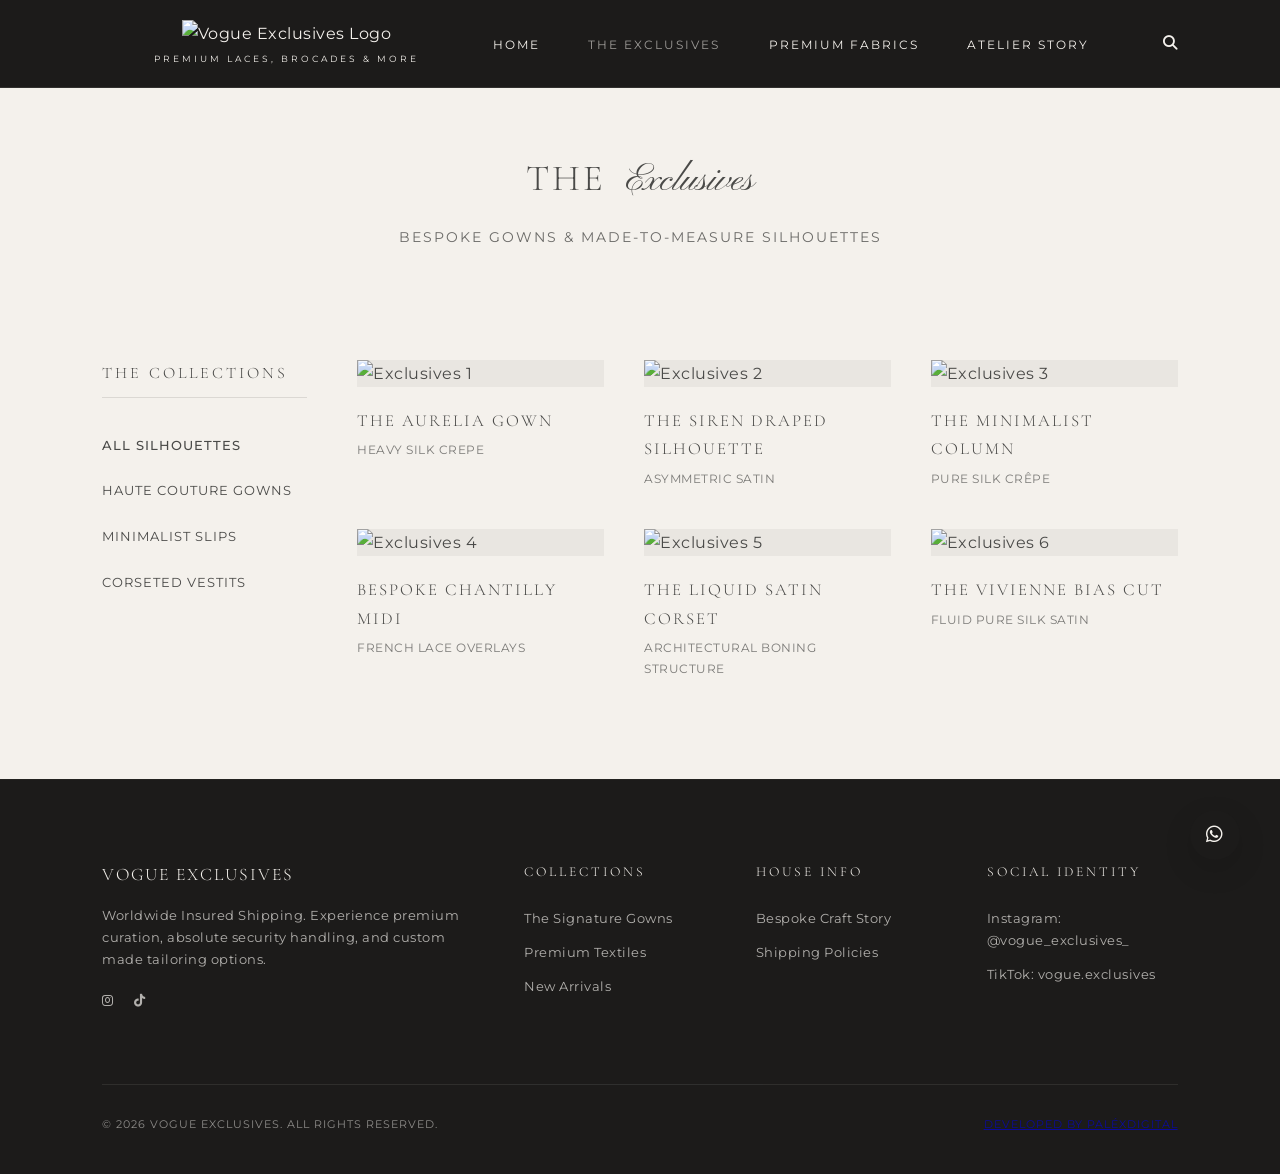
==== commit 5303d0ee: "Update navbar and styling in exclusives.html" ====
--- a/pages/exclusives.html
+++ b/pages/exclusives.html
@@ -11,12 +11,12 @@
 </head>
 <body>
 
-    <header class="navbar">
+    <header class="navbar navbar-dark">
         <div class="nav-utilities">
             <i class="fas fa-bars" id="menuToggle"></i>
         </div>
         <a href="../index.html" class="brand-logo-container">
-            <img src="https://img.sanishtech.com/u/e59a08641b348958cd9bf3e0f7a117a9.jpg" alt="Vogue Exclusives Logo" class="brand-logo-img">
+            <img src="https://img.sanishtech.com/u/18c1fdbbaf2403781af88f06bde698af.png" alt="Vogue Exclusives Logo" class="brand-logo-img">
             <p>Premium Laces, Brocades & More</p>
         </a>
         <nav class="nav-menu" id="navLinks">
@@ -30,18 +30,18 @@
         </div>
     </header>
 
-    <div class="section-padding container-wide" style="padding-bottom: 20px;">
+    <div class="section-padding container-wide" style="padding-bottom: 20px; padding-top: 60px;">
         <div class="text-center">
             <h2 class="editorial-title">The <span class="script-accent">Exclusives</span></h2>
             <p class="editorial-subtitle">Bespoke Gowns & Made-to-Measure Silhouettes</p>
         </div>
     </div>
 
-    <main class="section-padding container-wide catalog-layout" style="padding-top: 0;">
+    <main class="section-padding container-wide catalog-layout" style="padding-top: 40px; padding-bottom: 100px;">
         <aside class="catalog-sidebar">
             <h3 class="sidebar-title">The Collections</h3>
             <ul class="filter-links">
-                <li>All Silhouettes</li>
+                <li style="font-weight: 500; opacity: 1;">All Silhouettes</li>
                 <li>Haute Couture Gowns</li>
                 <li>Minimalist Slips</li>
                 <li>Corseted Vestits</li>
--- a/css/styles.css
+++ b/css/styles.css
@@ -1,5 +1,5 @@
 /* Import Luxury Typography */
-@import url('https://fonts.googleapis.com/css2?family=Cormorant+Garamond:ital,wght@0,300;0,400;0,500;1,300&family=Montserrat:wght@200;300;400;500&family=Monsieur+La+Doulaise&display=swap');
+@import url('https://fonts.googleapis.com/css2?family=Cormorant+Garamond:ital,wght@0,300;0,400;0,500;1,300&family=Montserrat:wght@200;300;400;500&family=Pinyon+Script&display=swap');
 
 /* Style Resets */
 * {
@@ -9,12 +9,13 @@
 }
 
 :root {
-    --bg-color: #e8e4df;
-    --primary-color: #636362;
-    --border-color: rgba(99, 99, 98, 0.15);
+    --bg-color: #f4f1ec;
+    --primary-color: #4a4a48;
+    --accent-dark: #1c1b1a;
+    --border-color: rgba(74, 74, 72, 0.15);
     --font-serif: 'Cormorant Garamond', serif;
     --font-sans: 'Montserrat', sans-serif;
-    --font-script: 'Monsieur La Doulaise', cursive;
+    --font-script: 'Pinyon Script', cursive;
 }
 
 body {
@@ -36,10 +37,10 @@
 .script-accent {
     font-family: var(--font-script);
     text-transform: none !important;
-    font-size: 1.8em;
+    font-size: 2.4rem;
     letter-spacing: 0;
     display: inline-block;
-    padding-left: 5px;
+    padding-left: 8px;
     font-weight: 400;
 }
 
@@ -121,10 +122,13 @@
     border-bottom: 1px solid var(--border-color);
 }
 
-.brand-logo-img {
-    height: 55px;
-    width: auto;
-    display: block;
+.brand-logo-text {
+    font-family: var(--font-script);
+    font-size: 2.6rem;
+    color: #ffffff;
+    text-transform: none;
+    line-height: 0.9;
+    letter-spacing: 0px;
 }
 
 .brand-logo-container {
@@ -142,7 +146,7 @@
     margin-top: 5px;
 }
 
-.nav-menu a {
+.nav-menu a, .nav-menu a:visited {
     text-decoration: none;
     color: var(--primary-color);
     margin: 0 22px;
@@ -154,6 +158,35 @@
 
 .nav-menu a:hover, .nav-menu a.active {
     opacity: 0.6;
+}
+
+/* Dark Navbar Variant */
+.navbar-dark {
+    background-color: var(--accent-dark);
+    border-bottom: 1px solid rgba(244, 241, 236, 0.1);
+}
+
+.navbar-dark .brand-logo-container,
+.navbar-dark .brand-logo-container p,
+.navbar-dark .nav-menu a,
+.navbar-dark .nav-menu a:visited,
+.navbar-dark .nav-utilities i {
+    color: #f4f1ec;
+}
+
+.navbar-dark .brand-logo-text {
+    color: #ffffff;
+}
+
+.navbar-dark .nav-menu a:hover,
+.navbar-dark .nav-menu a.active {
+    opacity: 0.6;
+}
+
+@media (max-width: 768px) {
+    .navbar-dark .nav-menu {
+        background-color: var(--accent-dark);
+    }
 }
 
 .nav-utilities {
@@ -178,6 +211,7 @@
     display: flex;
     align-items: center;
     padding-left: 8%;
+    background-color: var(--accent-dark);
 }
 
 .bg-video {
@@ -199,7 +233,7 @@
     left: 0;
     width: 100%;
     height: 100%;
-    background: rgba(0, 0, 0, 0.2);
+    background: rgba(0, 0, 0, 0.35);
     z-index: 2;
 }
 
@@ -251,7 +285,7 @@
 .lookcard-img-wrapper {
     overflow: hidden;
     margin-bottom: 20px;
-    background-color: rgba(0,0,0,0.05);
+    background-color: rgba(28, 27, 26, 0.05);
 }
 
 .lookcard-img {
@@ -280,7 +314,7 @@
 /* Split Creative Layer */
 .split-atelier {
     display: flex;
-    background-color: rgba(99, 99, 98, 0.02);
+    background-color: rgba(74, 74, 72, 0.03);
 }
 
 .split-atelier-left {
@@ -309,11 +343,39 @@
     background-position: center;
 }
 
+/* Reusable Dark Section */
+.section-dark {
+    background-color: var(--accent-dark);
+    color: #d8d6d2;
+}
+
+.section-dark h2, .section-dark h3, .section-dark h4 {
+    color: #f4f1ec;
+}
+
+.section-dark .editorial-subtitle {
+    color: #cfcdc8;
+}
+
+.section-dark .lookcard, .section-dark .lookcard p {
+    color: #d8d6d2;
+}
+
+.section-dark .btn-luxury {
+    border-color: #f4f1ec;
+    color: #f4f1ec;
+}
+
+.section-dark .btn-luxury:hover {
+    background-color: #f4f1ec;
+    color: var(--accent-dark);
+}
+
 /* CAC Certification Layout */
 .certification-card {
     background-color: #ffffff;
     border: 1px solid var(--border-color);
-    box-shadow: 0 10px 40px rgba(99, 99, 98, 0.05);
+    box-shadow: 0 10px 50px rgba(0, 0, 0, 0.25);
     display: flex;
     align-items: center;
     max-width: 1100px;
@@ -382,7 +444,7 @@
     display: none;
     position: fixed;
     top: 0; left: 0; width: 100%; height: 100%;
-    background-color: rgba(0, 0, 0, 0.6);
+    background-color: rgba(28, 27, 26, 0.7);
     z-index: 2000;
     justify-content: center;
     align-items: center;
@@ -394,7 +456,7 @@
     max-width: 700px;
     width: 100%;
     position: relative;
-    box-shadow: 0 20px 50px rgba(0,0,0,0.3);
+    box-shadow: 0 20px 50px rgba(0,0,0,0.35);
 }
 
 .cert-modal-img {
@@ -414,7 +476,8 @@
 
 /* Testimonials */
 .testimonial-carousel {
-    background-color: var(--bg-color);
+    background-color: var(--accent-dark);
+    color: #f4f1ec;
     border-top: 1px solid var(--border-color);
     border-bottom: 1px solid var(--border-color);
 }
@@ -430,12 +493,14 @@
     font-size: 1.6rem;
     line-height: 1.5;
     margin-bottom: 20px;
+    color: #f4f1ec;
 }
 
 .testimonial-author {
     font-size: 0.75rem;
     text-transform: uppercase;
     letter-spacing: 3px;
+    color: #cfcdc8;
 }
 
 /* Lookbook Gallery Grid */
@@ -500,6 +565,15 @@
     outline: none;
 }
 
+.section-dark .luxury-field {
+    border-bottom: 1px solid #f4f1ec;
+    color: #f4f1ec;
+}
+
+.section-dark .luxury-form-group label {
+    color: #cfcdc8;
+}
+
 /* Unified Catalog Layouts */
 .catalog-layout {
     display: flex;
@@ -545,14 +619,14 @@
     right: 40px;
     width: 50px;
     height: 50px;
-    background-color: var(--primary-color);
+    background-color: var(--accent-dark);
     color: var(--bg-color);
     border-radius: 50%;
     display: flex;
     justify-content: center;
     align-items: center;
     font-size: 1.2rem;
-    box-shadow: 0 10px 30px rgba(0,0,0,0.08);
+    box-shadow: 0 10px 30px rgba(0,0,0,0.12);
     z-index: 999;
     text-decoration: none;
     transition: transform 0.3s ease;
@@ -564,6 +638,8 @@
 
 /* Editorial Footer */
 .luxury-footer {
+    background-color: var(--accent-dark);
+    color: #d8d6d2;
     border-top: 1px solid var(--border-color);
     padding: 80px 8% 40px 8%;
 }
@@ -578,11 +654,12 @@
 .footer-col h4 {
     font-size: 0.85rem;
     margin-bottom: 25px;
+    color: #f4f1ec;
 }
 
 .footer-col p, .footer-col a {
     font-size: 0.8rem;
-    color: var(--primary-color);
+    color: #d8d6d2;
     text-decoration: none;
     opacity: 0.8;
     display: block;
@@ -601,11 +678,11 @@
 }
 
 .social-tray a {
-    color: var(--primary-color);
+    color: #d8d6d2;
 }
 
 .footer-bottom {
-    border-top: 1px solid var(--border-color);
+    border-top: 1px solid rgba(244, 241, 236, 0.15);
     padding-top: 30px;
     display: flex;
     justify-content: space-between;
